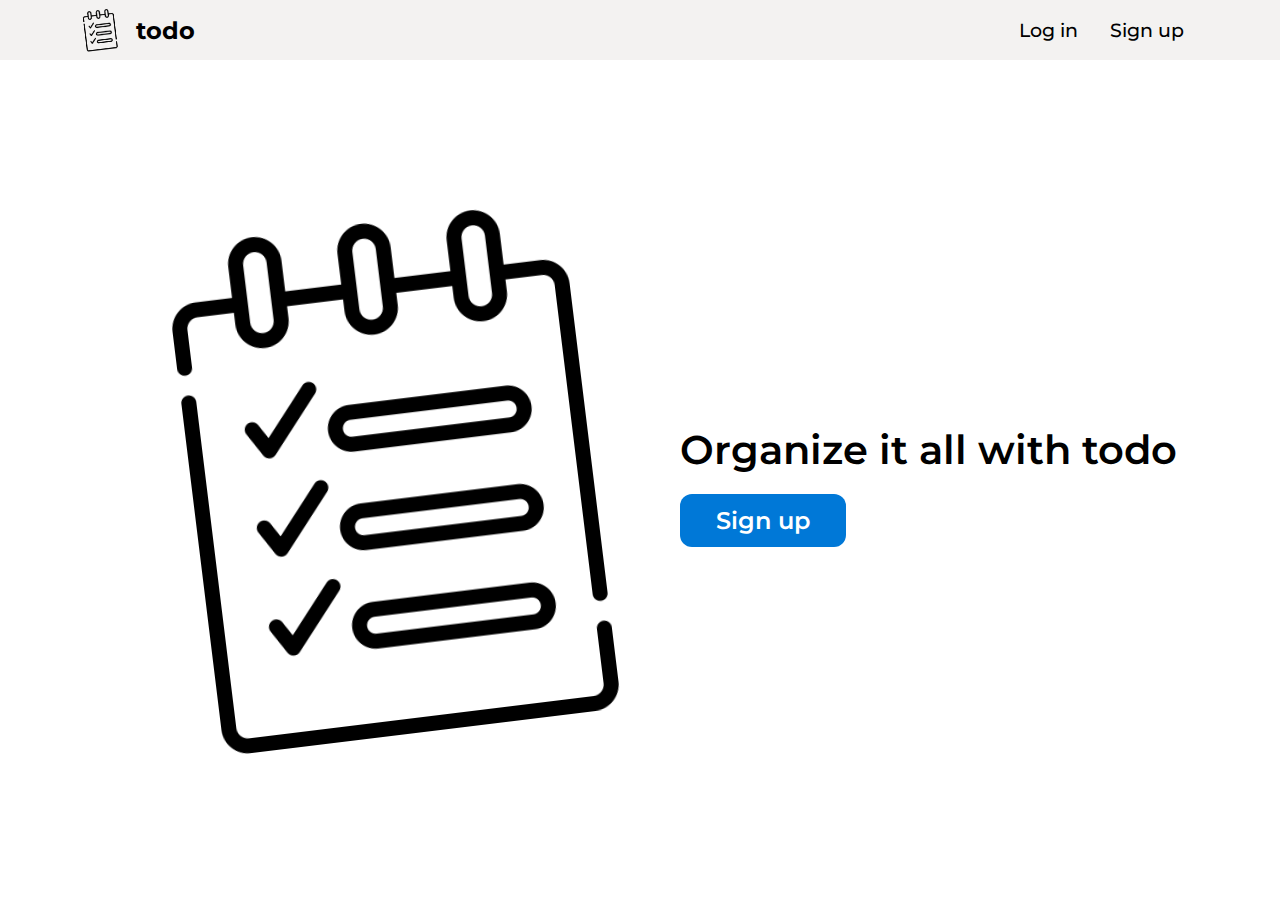
==== index.html @ 48758547 "init" ====
<!DOCTYPE html>
<html lang="en">

<head>
   <meta charset="UTF-8">
   <meta http-equiv="X-UA-Compatible" content="IE=edge">
   <meta name="viewport" content="width=device-width, initial-scale=1.0">
   <link rel="stylesheet" href="css/styles.css">
   <link rel="stylesheet" href="css/index.css">
   <title>todo</title>
</head>

<body class="full-height-grow">
   <header class="header">
      <div class="container">
         <a href="html/main.html" class="logo">
            <img class="logo-img logo-img-small" src="images/logo.png">
            <div class="logo-name">todo</div>
         </a>
         <nav class="navbar">
            <ul class="nav">
               <li>
                  <a href="html/login.html">Log in</a>
               </li>
               <li>
                  <a href="html/signup.html">Sign up</a>
               </li>
            </ul>
         </nav>
      </div>
   </header>

   <main class="index-main">
      <div class="img-wrapper">
         <img class="logo-img" src="images/logo.png">
      </div>      
      <div class="call-to-action">
         <h1 class="title">Organize it all with todo</h1>
         <a href="html/signup.html" class="button">Sign up</a>
      </div>
   </main>
</body>
</html>
---- css/styles.css ----
@import url('https://fonts.googleapis.com/css2?family=Montserrat:wght@400;500;600;700;800&display=swap');

* {
    box-sizing: border-box;
    margin: 0;
    padding: 0;
}

body {
    font-family: 'Montserrat', sans-serif;
    font-size: 16px;
    color: black;
    min-height: 100vh;
    /* height: 100%;
    width: 100%; */
}

.border {
    border: 2px solid;
}

.background {
    background-color: blue;
}

img {
    object-fit: contain;
}

a {
    text-decoration: none;
}

header.header {
    background-color: #F3F2F1;
    height: 60px;
}

.container {    
    display: flex;
    justify-content: space-between;
    max-width: 1200px;
    height: 100%;
    margin: 0 auto;
    padding: 0 40px;
}

.logo {
    display: flex;
    justify-content: center;
    align-items: center;
    color: inherit;
}

.logo-img {
    rotate: -7deg;
}

.logo-img-small {
    height: 40px;
}

.logo-name {
    margin-left: 1rem;
    font-weight: 700;
    font-size: x-large;
}

.navbar {
    display: flex;
    align-items: center;
}

.navbar ul {
    display: flex;
    list-style: none;
    margin: 0;
    padding: 0;
}

.navbar a {
    color: inherit;
    text-decoration: none;
    padding: 1rem;
    font-weight: 500;
    font-size: larger;
}

.navbar a:hover, .logo-name:hover {
    color: red;
}

.button {
    color: white;
    background-color: #0078D7;
    padding: 0.75rem 2.25rem;
    border-radius: 0.75rem;
    text-decoration: none;
    font-weight: 600;
    font-size: 1.5em;
}

.full-height-grow {
    display: flex;
    flex-direction: column;
}

.auth-body {
    /* height: 100%; */
    display: flex;
    justify-content: center;
    align-items: center;
    background-color: #FFF4EA;
    /* padding: 0.1rem, 0; */
}

.auth-main {
    width: 320px;
    background-color: white;
    border: 1px solid black;
    border-radius: 0.75rem;
    padding: 1rem;
}

.auth-form{
    display: flex;
    align-items: center;
    justify-content: center;
    flex-direction: column;
    width: 100%;
}

.auth-form input {
    height: 26px;
}

/* .auth-main > div, .auth-main > p {
    margin-bottom: 0.5rem;
}

.auth-form input {
    margin-bottom: 0.5rem;
} */

.auth-main * {
    width: 100%;
}

.auth-name {
    font-weight: 700;
    font-size: 1.5em;
    margin-top: 1rem;
    margin-bottom: 0.75rem;
}

.auth-form p {
    font-weight: 600;
    font-size: 1.25em;
    margin-bottom: 0.3rem;
}

.auth-form input {
    margin-bottom: 0.5rem;
    font-size: 1.25em;
}

.auth-form button {
    margin-bottom: 0.5rem;
}

.auth-text {
    font-size: 0.95em;
}

.auth-link {
    color: red;
}

.auth-link:hover {
    color: blue;
}
---- css/index.css ----
.index-main {
    display: flex;
    justify-content: center;
    align-items: center;
    flex-grow: 1;
}

.call-to-action .title {
    font-weight: 600;
    font-size: 2.5em;
    margin-bottom: 2rem;
    text-align: center;
}

.img-wrapper {
    padding: 2rem;
}

@media (max-width: 900px) {
    main {
        flex-direction: column;
        height: auto;
    }
    .call-to-action{
        width: 100%;
        display: flex;
        flex-direction: column;
        align-items: center;
    }
}
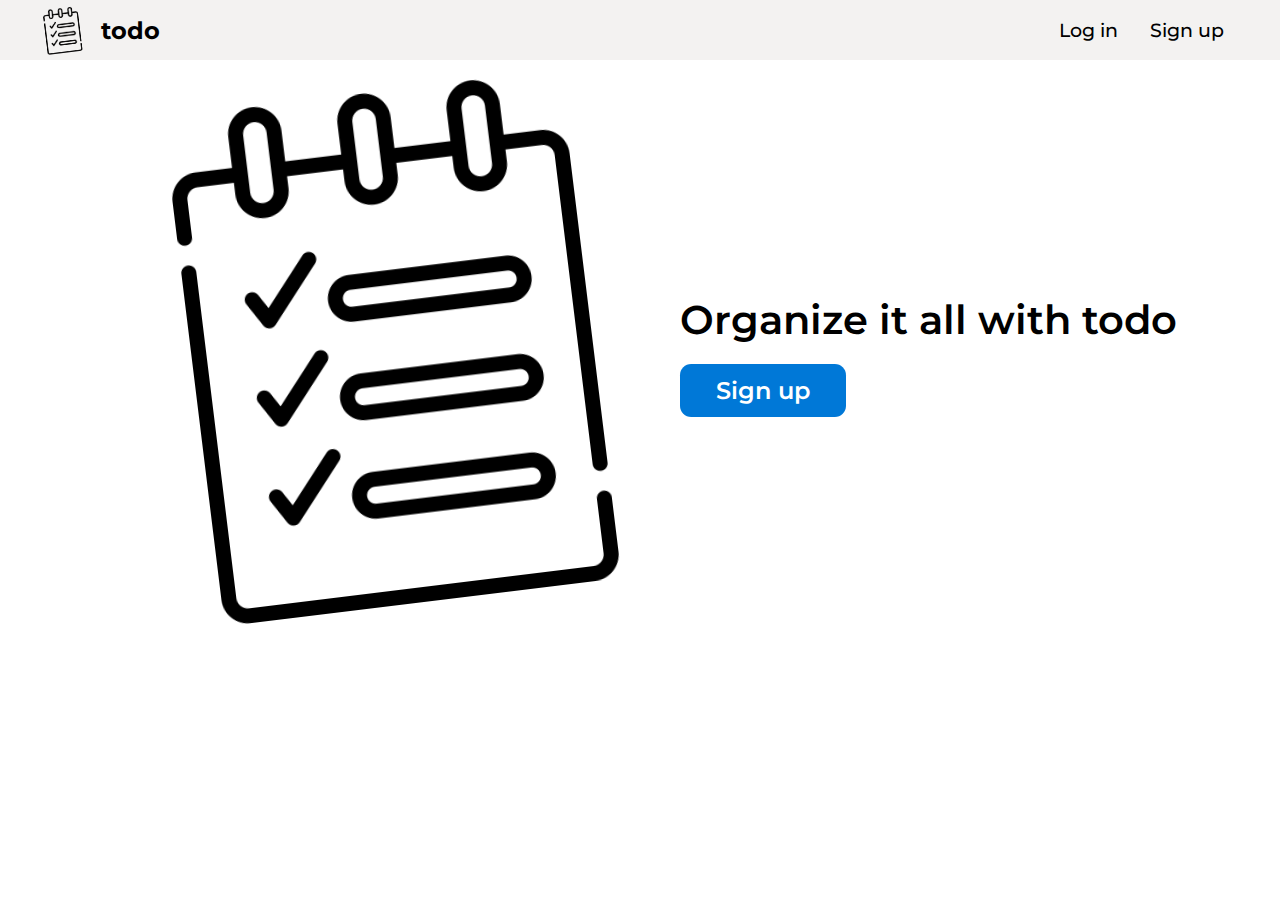
==== commit 7ed3e811: "upd to angular" ====
--- a/index.html
+++ b/index.html
@@ -1,43 +1,12 @@
-<!DOCTYPE html>
-<html lang="en">
+<!DOCTYPE html><html lang="en"><head>
+  <meta charset="utf-8">
+  <title>AngularTodoapp</title>
+  <base href="/">
+  <meta name="viewport" content="width=device-width, initial-scale=1">
+  <link rel="icon" type="image/x-icon" href="favicon.ico">
+<style>@import"https://fonts.googleapis.com/css2?family=Montserrat:wght@400;500;600;700;800&display=swap";*{box-sizing:border-box;margin:0;padding:0}html{height:100%}body{font-family:Montserrat,sans-serif;font-size:16px;color:#000;height:100%}</style><link rel="stylesheet" href="styles.e48a2b0e338c4c47.css" media="print" onload="this.media='all'"><noscript><link rel="stylesheet" href="styles.e48a2b0e338c4c47.css"></noscript></head>
+<body>
+  <app-root></app-root>
+<script src="runtime.632e48a43779334e.js" type="module"></script><script src="polyfills.d7d2c1ab75baa0a6.js" type="module"></script><script src="main.06d9e8770006d54a.js" type="module"></script>
 
-<head>
-   <meta charset="UTF-8">
-   <meta http-equiv="X-UA-Compatible" content="IE=edge">
-   <meta name="viewport" content="width=device-width, initial-scale=1.0">
-   <link rel="stylesheet" href="css/styles.css">
-   <link rel="stylesheet" href="css/index.css">
-   <title>todo</title>
-</head>
-
-<body class="full-height-grow">
-   <header class="header">
-      <div class="container">
-         <a href="html/main.html" class="logo">
-            <img class="logo-img logo-img-small" src="images/logo.png">
-            <div class="logo-name">todo</div>
-         </a>
-         <nav class="navbar">
-            <ul class="nav">
-               <li>
-                  <a href="html/login.html">Log in</a>
-               </li>
-               <li>
-                  <a href="html/signup.html">Sign up</a>
-               </li>
-            </ul>
-         </nav>
-      </div>
-   </header>
-
-   <main class="index-main">
-      <div class="img-wrapper">
-         <img class="logo-img" src="images/logo.png">
-      </div>      
-      <div class="call-to-action">
-         <h1 class="title">Organize it all with todo</h1>
-         <a href="html/signup.html" class="button">Sign up</a>
-      </div>
-   </main>
-</body>
-</html>+</body></html>--- a/styles.e48a2b0e338c4c47.css
+++ b/styles.e48a2b0e338c4c47.css
@@ -0,0 +1 @@
+@import"https://fonts.googleapis.com/css2?family=Montserrat:wght@400;500;600;700;800&display=swap";*{box-sizing:border-box;margin:0;padding:0}html{height:100%}body{font-family:Montserrat,sans-serif;font-size:16px;color:#000;height:100%}img{object-fit:contain}a{text-decoration:none}.container{display:flex;justify-content:space-between;max-width:1200px;height:100%;margin:0 auto}.logo{display:flex;justify-content:center;align-items:center;color:inherit}.logo-img{rotate:-7deg}.logo-img-small{height:45px}.logo-name{margin-left:1rem;font-weight:700;font-size:x-large}.navbar{display:flex;align-items:center}.navbar ul{display:flex;list-style:none}.navbar a{color:inherit;text-decoration:none;padding:1rem;font-weight:500;font-size:larger}.navbar a:hover{color:red}.button{color:#fff;background-color:#0078d7;padding:.75rem 2.25rem;border-radius:.7rem;text-decoration:none;font-family:inherit;font-weight:600;font-size:x-large;cursor:pointer}.hidden{display:none}.full-height-grow{display:flex;flex-direction:column}
--- a/styles.e48a2b0e338c4c47.css
+++ b/styles.e48a2b0e338c4c47.css
@@ -0,0 +1 @@
+@import"https://fonts.googleapis.com/css2?family=Montserrat:wght@400;500;600;700;800&display=swap";*{box-sizing:border-box;margin:0;padding:0}html{height:100%}body{font-family:Montserrat,sans-serif;font-size:16px;color:#000;height:100%}img{object-fit:contain}a{text-decoration:none}.container{display:flex;justify-content:space-between;max-width:1200px;height:100%;margin:0 auto}.logo{display:flex;justify-content:center;align-items:center;color:inherit}.logo-img{rotate:-7deg}.logo-img-small{height:45px}.logo-name{margin-left:1rem;font-weight:700;font-size:x-large}.navbar{display:flex;align-items:center}.navbar ul{display:flex;list-style:none}.navbar a{color:inherit;text-decoration:none;padding:1rem;font-weight:500;font-size:larger}.navbar a:hover{color:red}.button{color:#fff;background-color:#0078d7;padding:.75rem 2.25rem;border-radius:.7rem;text-decoration:none;font-family:inherit;font-weight:600;font-size:x-large;cursor:pointer}.hidden{display:none}.full-height-grow{display:flex;flex-direction:column}
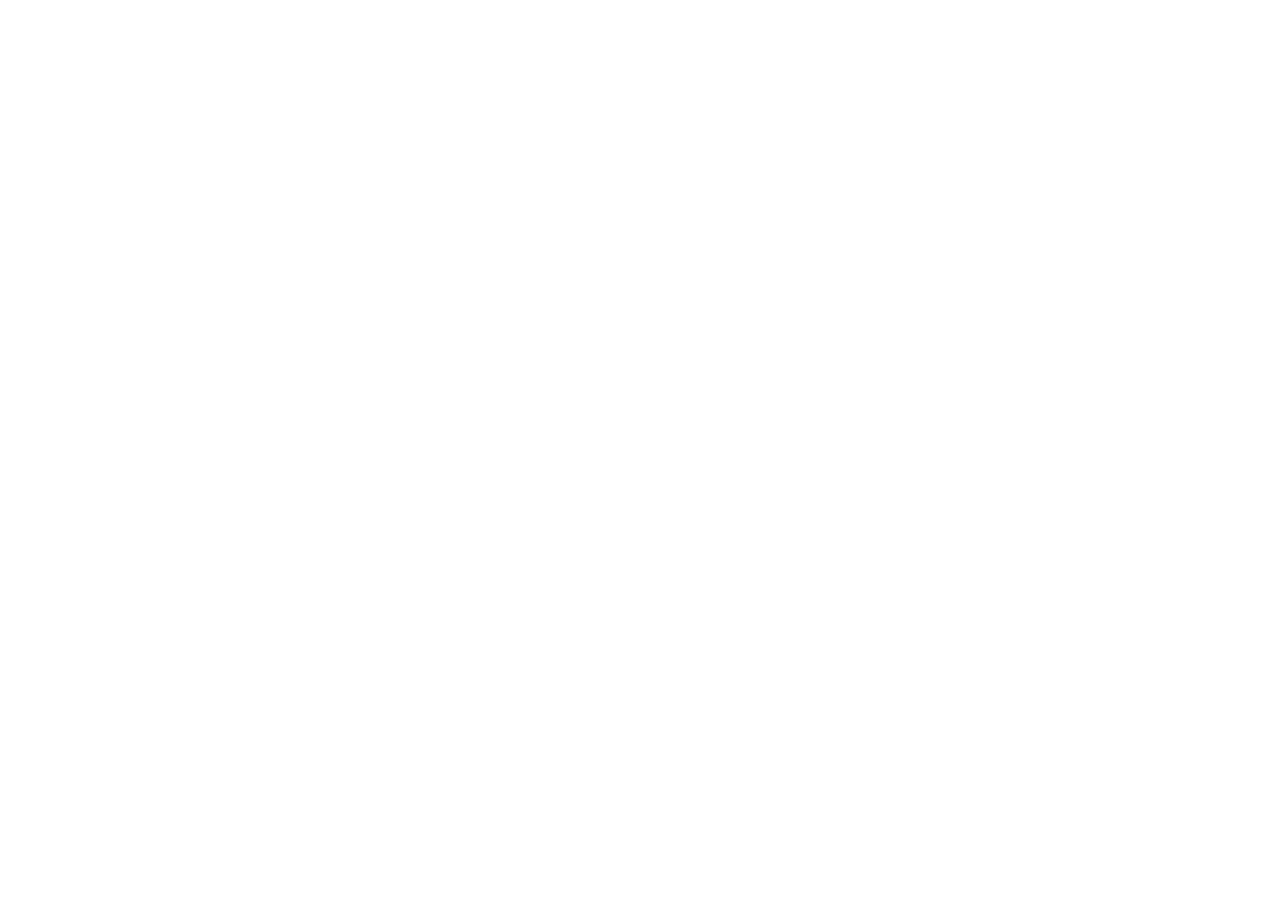
==== commit 6f1d1e6f: "changed basehref" ====
--- a/index.html
+++ b/index.html
@@ -1,12 +1,12 @@
 <!DOCTYPE html><html lang="en"><head>
   <meta charset="utf-8">
   <title>AngularTodoapp</title>
-  <base href="/">
+  <base href="https://omwi.github.io/">
   <meta name="viewport" content="width=device-width, initial-scale=1">
   <link rel="icon" type="image/x-icon" href="favicon.ico">
 <style>@import"https://fonts.googleapis.com/css2?family=Montserrat:wght@400;500;600;700;800&display=swap";*{box-sizing:border-box;margin:0;padding:0}html{height:100%}body{font-family:Montserrat,sans-serif;font-size:16px;color:#000;height:100%}</style><link rel="stylesheet" href="styles.e48a2b0e338c4c47.css" media="print" onload="this.media='all'"><noscript><link rel="stylesheet" href="styles.e48a2b0e338c4c47.css"></noscript></head>
 <body>
   <app-root></app-root>
-<script src="runtime.632e48a43779334e.js" type="module"></script><script src="polyfills.d7d2c1ab75baa0a6.js" type="module"></script><script src="main.06d9e8770006d54a.js" type="module"></script>
+<script src="runtime.632e48a43779334e.js" type="module"></script><script src="polyfills.d7d2c1ab75baa0a6.js" type="module"></script><script src="main.5c16eb4471043620.js" type="module"></script>
 
 </body></html>